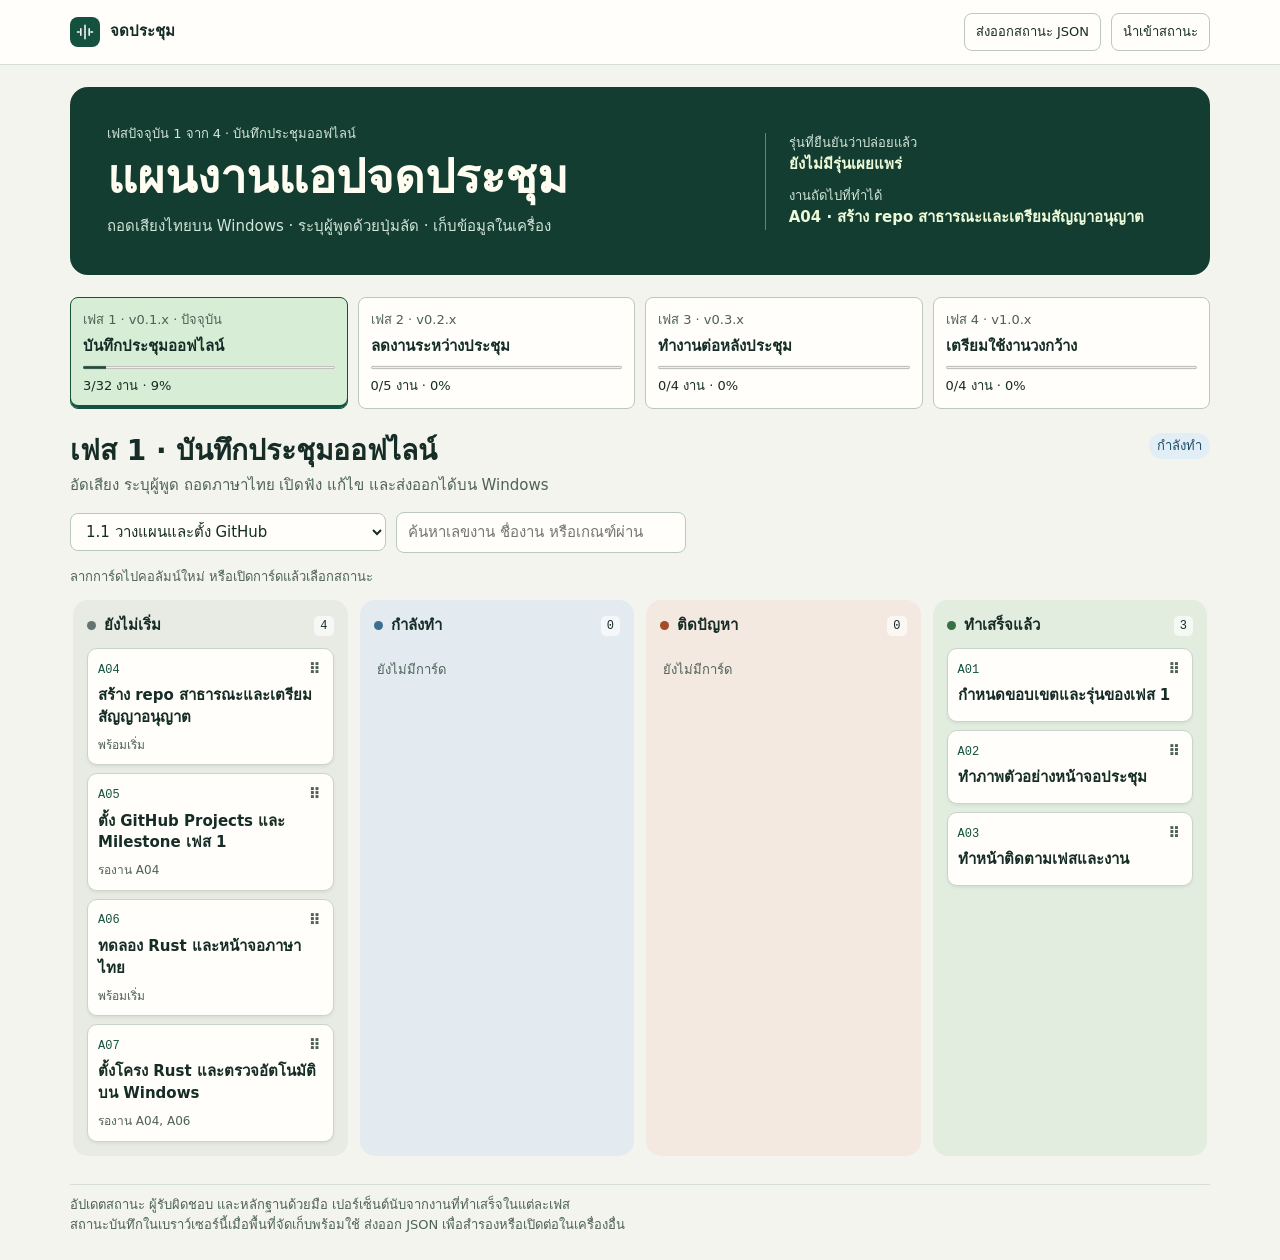
==== project-tracker.html @ 8a48c697 "Initialize meeting notes project" ====
<!doctype html>
<html lang="th">
<head>
<meta charset="utf-8">
<meta name="viewport" content="width=device-width, initial-scale=1">
<title>แผนงานแอปจดประชุม</title>
<style>
  :root {
    color-scheme: light;
    --page: #f3f4ee;
    --paper: #fffefa;
    --ink: #162c26;
    --muted: #4d6158;
    --line: #d5ded4;
    --green: #14513e;
    --mint: #d8edd6;
    --warning: #843927;
    font: 15px/1.55 "Leelawadee UI", Tahoma, system-ui, sans-serif;
    color: var(--ink);
    background: var(--page);
  }
  * { box-sizing: border-box; }
  body { margin: 0; }
  button, input, select, textarea { font: inherit; }
  button, select, summary { cursor: pointer; }
  button, select, input, textarea { color: inherit; }
  button, select, input, textarea {
    border: 1px solid #b9c9be;
    border-radius: 8px;
    padding: 8px 11px;
    background: var(--paper);
  }
  button:hover { border-color: var(--green); }
  button:focus-visible, summary:focus-visible, a:focus-visible,
  select:focus-visible, input:focus-visible, textarea:focus-visible {
    outline: 3px solid #278063;
    outline-offset: 3px;
  }
  a { color: var(--green); text-underline-offset: 3px; }
  h1, h2, h3, p { margin: 0; }
  h1 { font-size: clamp(27px, 5vw, 47px); line-height: 1.23; }
  h2 { font-size: clamp(21px, 3vw, 28px); line-height: 1.3; }
  h3 { font-size: 17px; }
  .wrap { width: min(1140px, 100% - 42px); margin-inline: auto; }
  .masthead { border-bottom: 1px solid var(--line); background: var(--paper); }
  .topbar, .actions, .tools, .phase-head, .task-head {
    display: flex; align-items: center; gap: 10px; flex-wrap: wrap;
  }
  .topbar { justify-content: space-between; padding-block: 13px; }
  .brand { display: flex; align-items: center; gap: 10px; font-weight: 700; }
  .brand-mark { width: 30px; height: 30px; background: var(--green); color: white; border-radius: 8px; display: grid; place-items: center; }
  .brand-mark svg { width: 20px; height: 20px; }
  .actions button, .tools button, .tools a { font-size: 13px; }
  .hero {
    margin-block: 22px; border-radius: 18px; padding: clamp(19px, 4vw, 37px);
    background: #143d31; color: #fffdf1; display: grid;
    grid-template-columns: minmax(0, 1.55fr) minmax(0, 1fr); gap: 25px; align-items: center;
  }
  .hero .muted { color: #d3e5d9; }
  .hero h1 { margin: 4px 0 9px; }
  .hero-side { border-left: 1px solid #688377; padding-left: 23px; display: grid; gap: 10px; }
  .hero-side span { display: block; }
  .hero-side strong { display: block; color: #edfad9; overflow-wrap: anywhere; }
  .small { font-size: 13px; }
  .muted { color: var(--muted); }
  .phase-nav { display: grid; grid-template-columns: repeat(4, minmax(0, 1fr)); gap: 10px; margin-bottom: 24px; }
  .phase-nav button { text-align: left; padding: 12px; display: grid; gap: 5px; }
  .phase-nav button[aria-pressed="true"] { border-color: var(--green); background: var(--mint); box-shadow: inset 0 -3px var(--green); }
  .phase-nav strong, .phase-nav span { display: block; }
  .phase-nav progress { width: 100%; height: 7px; }
  progress { accent-color: var(--green); }
  .phase-head, .section-head, .task-head, .tools { justify-content: space-between; }
  .phase-head { align-items: start; }
  .phase-head p { margin-top: 5px; }
  .pill { display: inline-flex; padding: 3px 8px; border-radius: 99px; background: #e8eee7; font-size: 13px; }
  .pill[data-tone="blocked"] { color: var(--warning); background: #f9e6df; }
  .pill[data-tone="done"] { color: #154e28; background: #d7efd7; }
  .pill[data-tone="active"] { color: #1d4c66; background: #e1eef6; }
  .legend { margin: 13px 0; gap: 7px; }
  .tools { margin: 14px 0; }
  .tools .actions { flex: 1 1 auto; }
  .tools select { max-width: 100%; }
  .tools input { width: min(100%, 290px); }
  .board-hint { margin-bottom: 10px; }
  .board {
    display: grid; grid-template-columns: repeat(4, minmax(0, 1fr));
    gap: 12px; overflow-x: auto; padding: 3px 3px 10px;
  }
  .lane { min-width: 0; background: #e8ebe3; border: 2px solid transparent; border-radius: 15px; padding: 12px; min-height: 230px; }
  .lane[data-lane="active"] { background: #e3ebf0; }
  .lane[data-lane="blocked"] { background: #f3e9e0; }
  .lane[data-lane="done"] { background: #e2eddf; }
  .lane.is-target { border-color: var(--green); }
  .lane-head { display: flex; align-items: center; gap: 8px; margin-bottom: 11px; }
  .lane-head h3 { font-size: 15px; margin-right: auto; }
  .lane-dot { width: 9px; height: 9px; border-radius: 50%; background: #637471; }
  [data-lane="active"] .lane-dot { background: #3b6f8f; }
  [data-lane="blocked"] .lane-dot { background: #a54b25; }
  [data-lane="done"] .lane-dot { background: #367043; }
  .lane-count { font: 12px ui-monospace, Consolas, monospace; padding: 3px 6px; border-radius: 5px; background: #ffffffa6; }
  .lane-stack { display: grid; gap: 8px; }
  .kanban-card {
    background: var(--paper); border: 1px solid #c9d5c9; border-radius: 10px;
    padding: 9px 10px 10px; box-shadow: 0 2px 3px #162c2610; cursor: grab;
  }
  .kanban-card.is-dragging { opacity: .5; cursor: grabbing; }
  .card-meta { display: flex; justify-content: space-between; gap: 6px; align-items: center; }
  .card-meta .task-id { margin: 0; }
  .grip { font-weight: 700; letter-spacing: 2px; color: var(--muted); user-select: none; }
  .open-card {
    display: block; text-align: start; font-weight: 700; line-height: 1.45;
    border: 0; border-radius: 3px; background: transparent; padding: 4px 0; width: 100%;
  }
  .open-card:hover { text-decoration: underline; }
  .card-foot { margin-top: 3px; color: var(--muted); font-size: 12px; overflow-wrap: anywhere; }
  .open-card, .lane-empty { overflow-wrap: anywhere; }
  .lane-empty { font-size: 13px; color: var(--muted); padding: 12px 3px; }
  dialog {
    width: min(620px, calc(100% - 28px)); padding: 0; border: 1px solid var(--line);
    border-radius: 15px; color: var(--ink); background: var(--paper);
    max-height: calc(100% - 32px);
  }
  dialog::backdrop { background: #102b22a6; }
  .dialog-head { display: flex; justify-content: space-between; align-items: center; gap: 10px; padding: 12px 14px; border-bottom: 1px solid var(--line); }
  .task { padding: 14px; }
  .task-head { align-items: start; }
  .task-title { flex: 1 1 230px; }
  .task-id { color: var(--green); font: 12px ui-monospace, Consolas, monospace; display: block; margin-bottom: 3px; }
  .task p { margin-top: 7px; }
  .criterion { border-left: 3px solid #8eae9b; padding-left: 9px; }
  .dependencies a { margin-inline: 3px 5px; white-space: nowrap; }
  .task .fields { margin-top: 10px; }
  .fields { display: grid; grid-template-columns: 1fr 1fr; gap: 8px 12px; padding-top: 5px; }
  .fields label { display: grid; gap: 4px; font-size: 13px; }
  .fields .wide { grid-column: 1 / -1; }
  .fields input, .fields textarea { width: 100%; min-width: 0; }
  .fields textarea { resize: vertical; }
  .save-message { margin-top: 8px; overflow-wrap: anywhere; }
  .foot { margin-block: 18px 25px; padding-top: 10px; border-top: 1px solid var(--line); }
  [hidden] { display: none !important; }
  @media (max-width: 720px) {
    .phase-nav { grid-template-columns: repeat(2, minmax(0, 1fr)); }
    .board { grid-template-columns: repeat(4, minmax(205px, 1fr)); }
    .hero { grid-template-columns: 1fr; gap: 13px; }
    .hero-side { border-left: 0; border-top: 1px solid #688377; padding: 12px 0 0; }
  }
  @media (max-width: 425px) {
    .wrap { width: calc(100% - 24px); }
    .fields { grid-template-columns: 1fr; }
    .tools input { width: 100%; }
  }
</style>
</head>
<body>
<header class="masthead">
  <div class="wrap topbar">
    <div class="brand">
      <span class="brand-mark" aria-hidden="true"><svg viewBox="0 0 24 24" fill="none" stroke="currentColor" stroke-width="1.8" stroke-linecap="round"><path d="M3 12h2m2-4v8m5-12v16m5-12v8m2-4h2"/></svg></span>
      จดประชุม
    </div>
    <div class="actions">
      <button type="button" id="export">ส่งออกสถานะ JSON</button>
      <button type="button" id="import">นำเข้าสถานะ</button>
      <input type="file" id="import-file" accept=".json,application/json" hidden>
    </div>
  </div>
</header>
<main class="wrap">
  <section class="hero" aria-labelledby="title">
    <div>
      <p class="small muted" id="current-phase"></p>
      <h1 id="title">แผนงานแอปจดประชุม</h1>
      <p class="muted">ถอดเสียงไทยบน Windows · ระบุผู้พูดด้วยปุ่มลัด · เก็บข้อมูลในเครื่อง</p>
    </div>
    <div class="hero-side">
      <div><span class="small muted">รุ่นที่ยืนยันว่าปล่อยแล้ว</span><strong id="released"></strong></div>
      <div><span class="small muted">งานถัดไปที่ทำได้</span><strong id="next-task"></strong></div>
    </div>
  </section>
  <nav class="phase-nav" id="phase-nav" aria-label="เลือกเฟส"></nav>
  <section aria-labelledby="phase-title">
    <header class="phase-head">
      <div><h2 id="phase-title"></h2><p class="muted" id="phase-description"></p></div>
      <span id="phase-status" class="pill"></span>
    </header>
    <div class="tools">
      <div class="actions">
        <select id="group-filter" aria-label="เลือกช่วงงาน"></select>
        <input type="search" id="search" aria-label="ค้นหางาน" placeholder="ค้นหาเลขงาน ชื่องาน หรือเกณฑ์ผ่าน">
      </div>
    </div>
    <p class="board-hint small muted">ลากการ์ดไปคอลัมน์ใหม่ หรือเปิดการ์ดแล้วเลือกสถานะ</p>
    <div class="board" id="board" aria-label="บอร์ดสถานะงาน"></div>
    <dialog id="task-dialog" aria-labelledby="task-title">
      <div class="dialog-head"><strong>รายละเอียดงาน</strong><form method="dialog"><button>ปิด</button></form></div>
      <div id="task-detail"></div>
    </dialog>
  </section>
  <footer class="foot small muted">
    <p>อัปเดตสถานะ ผู้รับผิดชอบ และหลักฐานด้วยมือ เปอร์เซ็นต์นับจากงานที่ทำเสร็จในแต่ละเฟส</p>
    <p>สถานะบันทึกในเบราว์เซอร์นี้เมื่อพื้นที่จัดเก็บพร้อมใช้ ส่งออก JSON เพื่อสำรองหรือเปิดต่อในเครื่องอื่น</p>
    <p class="save-message" id="save-message" role="status"></p>
  </footer>
</main>
<script>
  "use strict";
  const roadmap = [
    [1, "บันทึกประชุมออฟไลน์", "v0.1.x", "อัดเสียง ระบุผู้พูด ถอดภาษาไทย เปิดฟัง แก้ไข และส่งออกได้บน Windows", [
      ["1.1 วางแผนและตั้ง GitHub", [
        ["A01", "กำหนดขอบเขตและรุ่นของเฟส 1", "", "กำหนดจุดเริ่มและจบของแอป รวมถึงลำดับ alpha, beta และรุ่นแรก", "มีข้อตกลงเบื้องต้นว่าใช้ Windows ไมค์เดียว ระบุผู้พูดเอง และถอดเสียงแบบออฟไลน์"],
        ["A02", "ทำภาพตัวอย่างหน้าจอประชุม", "A01", "แสดงชื่อผู้พูด ปุ่มลัด สถานะบันทึก และข้อความตามเวลา", "มี HTML ตัวอย่างที่กดสลับผู้พูดได้", "preview/meeting-notes.html"],
        ["A03", "ทำหน้าติดตามเฟสและงาน", "A01", "จัดหมวดงานและระบุสถานะ เงื่อนไขก่อนเริ่ม และเกณฑ์ผ่าน", "มีไฟล์ HTML ติดตามงานพร้อมส่งออกและนำเข้าสถานะ", "project-tracker.html"],
        ["A04", "สร้าง repo สาธารณะและเตรียมสัญญาอนุญาต", "A01", "เพิ่ม README, LICENSE, CONTRIBUTING, .gitignore และคำเตือนเรื่องไฟล์ประชุมตัวจริง", "มี repo เปิดอ่านได้และตรวจว่าไม่มีไฟล์ประชุมจริง ฐานข้อมูล หรือคีย์อยู่ใน Git"],
        ["A05", "ตั้ง GitHub Projects และ Milestone เฟส 1", "A04", "สร้างมุมมองงานในเฟส บอร์ดสถานะ และ Issues ย่อยพร้อมเกณฑ์ผ่าน", "หน้า README พาไปถึงบอร์ดและ Milestone ได้ และ Issue ระบุเงื่อนไขหลักของงาน"],
        ["A06", "ทดลอง Rust และหน้าจอภาษาไทย", "A01", "ลองแสดงอักษรไทย วรรณยุกต์ การพิมพ์ การแปะ และปุ่มลัดใน UI ที่เลือก", "มีผลทดสอบบน Windows และระบุไลบรารี UI พร้อมเหตุผลที่เลือก"],
        ["A07", "ตั้งโครง Rust และตรวจอัตโนมัติบน Windows", "A04 A06", "ตรึงเครื่องมือและไลบรารี บันทึกคำสั่ง build แล้วตั้งให้ CI ตรวจ format, lint, test และ build", "เครื่องใหม่ build ตามคู่มือได้และมีผล CI ของ PR บน Windows"]
      ]],
      ["1.2 อัดเสียงและระบุผู้พูด · Alpha 1", [
        ["B01", "เลือกและทดสอบไมค์", "A07", "แสดงไมค์ที่ใช้ได้ ค่าเริ่มต้น ระดับสัญญาณ และข้อความเมื่อระบบปฏิเสธสิทธิ์", "เลือกไมค์ ทดสอบก่อนอัด และได้รับคำแนะนำเมื่อไมค์ใช้ไม่ได้"],
        ["B02", "เริ่ม หยุด และเขียนเสียงลงดิสก์", "B01", "แยกการรับเสียงจาก UI และเขียน WAV ต่อเนื่อง จำกัดขนาดบัฟเฟอร์เสียง", "อัดและเปิดฟังไฟล์ 60 นาทีได้ และ UI ยังตอบสนอง"],
        ["B03", "สร้างโครงจัดเก็บการประชุมใน SQLite", "A07", "ให้แต่ละการประชุมมีรหัส โฟลเดอร์เสียง รายชื่อผู้พูด และ schema version", "เปิดบันทึกเดิมได้หลังปิดแอป และมีวิธีอัปเกรด schema ที่ทดสอบได้"],
        ["B04", "สร้างรายชื่อและปุ่มลัดระบุคนพูด", "B02 B03", "เริ่มจากไม่ทราบผู้พูด กด 1–3 หรือคลิกชื่อเพื่อบันทึกจุดเปลี่ยนบนเวลาเสียงจริง", "สลับชื่อได้โดยเสียงอัดต่อ ปุ่มซ้ำไม่สร้างจุดเปลี่ยนซ้ำ และพิมพ์ตัวเลขในช่องกรอกได้"],
        ["B05", "แสดงสถานะการอัดและเวลา", "B04", "แสดงไมค์ที่ใช้ เวลาบันทึก คนที่ถูกระบุ และช่วงสัญญาณขาดหาย", "ผู้ใช้แยกได้ทันทีว่าอยู่ระหว่างอัด จบแล้ว หรือมีปัญหา"],
        ["B06", "รับมือไมค์หลุด ดิสก์เต็ม และอัดไม่ทัน", "B02 B03", "บันทึกสาเหตุและเวลาเมื่อเสียงขาด หยุดอย่างปลอดภัยเมื่อเขียนต่อไม่ได้", "ทดสอบติดขัดแต่ละกรณีแล้วแอปแจ้งเหตุและเปิดส่วนที่บันทึกเสร็จได้"],
        ["B07", "เปิดฟังการประชุมและทดสอบเวลา", "B04 B06", "เปิดเสียงที่อัดและเลื่อนไปยังจุดเปลี่ยนคนที่บันทึกไว้", "จุดเปลี่ยนช่วงต้น กลาง และท้ายไฟล์ 60 นาทีตรงกับเกณฑ์เวลาที่บันทึกไว้ในผลทดสอบ"],
        ["B08", "ปล่อย ZIP ทดสอบ Alpha 1", "A05 B05 B07", "สร้าง Windows x64 ZIP พร้อมวิธีเปิดและรายการสิ่งที่อยากให้เพื่อนลอง", "ดาวน์โหลด pre-release จาก GitHub แล้วเปิดได้บนเครื่องทดสอบที่ไม่ได้ลง Rust"]
      ]],
      ["1.3 ถอดภาษาไทยบนเครื่อง · Alpha 2", [
        ["C01", "ผูก whisper.cpp กับงานถอดเบื้องหลัง", "A07", "ประเมินวิธีเชื่อม Rust กับเอนจินและตรึงรุ่นที่ build ได้บน Windows", "build บนเครื่องเป้าหมายและถอด WAV ภาษาไทยตัวอย่างได้"],
        ["C02", "เลือกไฟล์โมเดลและตรวจความพร้อม", "C01", "เริ่มจาก Whisper small หลายภาษา รองรับเลือกโมเดลที่เตรียมไว้ในเครื่องและแจ้งเมื่อไฟล์เปิดไม่ได้", "เมื่อปิดเน็ต แอปใช้ไฟล์ที่เตรียมไว้ได้ และไฟล์ผิดชนิดมีข้อความที่ผู้ใช้แก้ตามได้"],
        ["C03", "จัดคิวงานถอดและบันทึกความคืบหน้า", "B02 B03 C02", "แยกคิวจากการอัด จัดการสถานะรอ กำลังถอด เสร็จ และผิดพลาด", "ถอดอยู่ขณะอัดได้ หยุดอัดแล้วทำต่อได้ และงานค้างเปิดกลับมาลองใหม่ได้โดยไม่เกิดช่วงซ้ำ"],
        ["C04", "ผูกเวลาและป้ายผู้พูดกับข้อความ", "B04 C03", "แปลงเวลาในผลถอดให้ตรงกับไฟล์เสียงและกำหนดวิธีจัดการประโยคที่คร่อมจุดเปลี่ยน", "ทดสอบช่วงที่กดเปลี่ยนเร็ว กดช้า และไม่มีป้ายผู้พูด โดยฟังเทียบกับเสียง"],
        ["C05", "ประเมินคุณภาพและความเร็วภาษาไทย", "C04", "ใช้เสียงตัวอย่างที่อนุญาตให้ใช้ เทียบระยะเวลาถอด ชื่อคน ศัพท์ และไทยสลับอังกฤษ", "มีผลวัดที่ระบุเครื่อง รุ่นโมเดล ตัวตั้งค่า และกรณีที่อ่านผิด พร้อมค่าแนะนำสำหรับรุ่นแรก"],
        ["C06", "ปล่อย Alpha 2 สำหรับลองถอดออฟไลน์", "B08 C05", "เพิ่มคู่มือเตรียมโมเดลและข้อจำกัดด้านความเร็ว", "ดาวน์โหลด ZIP จาก pre-release และลองอัดพร้อมถอดในโหมดออฟไลน์ได้"]
      ]],
      ["1.4 ตรวจทาน ส่งออก และติดตั้ง · Beta 1", [
        ["D01", "เปิดรายการประชุมย้อนหลัง", "B03 C04", "เรียงตามเวลา แสดงชื่อและสถานะของแต่ละการประชุม เปิดจากข้อมูลในเครื่อง", "ปิดแล้วเปิดใหม่และเข้าถึงไฟล์ย้อนหลังได้ หากเสียงหายมีข้อความอธิบาย"],
        ["D02", "คลิกเวลาเพื่อฟังเสียงและเลื่อนตำแหน่ง", "D01 B07", "เชื่อมช่วงข้อความกับตำแหน่งเล่นและแสดงสถานะเล่นหรือหยุด", "คลิกแถวช่วงต้นและท้ายแล้วเปิดตรงช่วงที่เลือก"],
        ["D03", "แก้ข้อความและป้ายผู้พูด", "D02", "แก้ชื่อผู้พูดของช่วง เปลี่ยนจุดแบ่ง และเก็บผลแก้แยกจากผลถอดเดิม", "เปิดใหม่แล้วผลแก้ยังอยู่ และถอดซ้ำไม่เขียนทับงานที่แก้"],
        ["D04", "ส่งออก TXT และ JSON", "D03", "ระบุช่วงเวลา ผู้พูด และข้อความฉบับล่าสุด ใช้ UTF-8 และกำหนดเวอร์ชัน JSON", "ส่งออกภาษาไทยไม่เพี้ยนและผลทั้งสองรูปแบบตรงกับหน้าตรวจทาน"],
        ["D05", "กู้การประชุมที่จบไม่สมบูรณ์", "B06 D01", "ทดสอบบังคับปิดกลางการอัดและงานถอด ระบุช่วงข้อมูลที่เขียนเสร็จแล้ว", "เปิดใหม่แล้วกู้หรือเปิดเสียงส่วนที่ลงดิสก์ได้ พร้อมแจ้งช่วงที่ไม่สมบูรณ์"],
        ["D06", "สร้างตัวติดตั้ง Windows x64", "D04", "แพ็กตัวแอปและส่วนประกอบที่ต้องใช้ จัดการตำแหน่งข้อมูลนอกโฟลเดอร์ติดตั้ง และใส่สิทธิ์ไลบรารีที่แจก", "ติดตั้งและถอนบน Windows ที่ไม่มี Rust ได้ และไฟล์ประชุมยังอยู่เมื่ออัปเดต"],
        ["D07", "ปล่อย Beta 1 ให้เพื่อนทดลอง", "C06 D05 D06", "ทำคู่มือภาษาไทยสำหรับติดตั้ง เตรียมโมเดล ใช้งาน และแจ้งปัญหา", "ผู้ทดสอบอย่างน้อยหนึ่งคนทำครบตั้งแต่ดาวน์โหลดจนถึงส่งออก และบันทึกผลไว้ใน Issue"]
      ]],
      ["1.5 ตรวจรับและปล่อย v0.1.0", [
        ["E01", "ตรวจรับแบบตัดอินเทอร์เน็ตบน Windows", "D07", "ทดสอบติดตั้ง เปิดแอป ใช้โมเดลที่เตรียมไว้ อัด สลับผู้พูด แก้ข้อความ และส่งออก", "บันทึกผลเครื่องและรุ่น Windows ที่ทดสอบ พร้อมผลการอัด 60 นาที"],
        ["E02", "ตรวจการกู้คืนและอัปเดตจาก Beta", "D07", "ทดสอบไมค์หลุด พื้นที่เต็ม ปิดกลางทาง และอัปเดตเมื่อมีไฟล์ประชุมเดิม", "ข้อผิดพลาดที่ทำให้ไฟล์หายโดยไม่แจ้งถูกแก้แล้ว และข้อมูลเดิมเปิดได้หลังอัปเดต"],
        ["E03", "ตรวจแพ็กเกจ สัญญาอนุญาต และไฟล์ใน Git", "D06", "ตรวจลิขสิทธิ์โค้ด ไลบรารีและโมเดล ไฟล์ตัวอย่าง ขนาดแพ็กเกจ และ checksum", "รายการสิทธิ์และ SHA-256 พร้อมเผยแพร่ และไม่มีไฟล์ประชุมจริงในแพ็กเกจหรือ repo"],
        ["E04", "เผยแพร่รุ่น v0.1.0 และปิด Milestone", "E01 E02 E03", "สร้าง tag และ Release พร้อมตัวติดตั้ง คู่มือออฟไลน์ และข้อจำกัดที่พบจริง", "หน้า Release มีลิงก์ดาวน์โหลดที่ลองแล้ว README ชี้ไปยังรุ่นนี้ และบันทึกผลตรวจรับครบ"]
      ]]
    ]],
    [2, "ลดงานระหว่างประชุม", "v0.2.x", "ลดเวลารอและช่วยระบุจุดเปลี่ยนผู้พูด พร้อมให้ผู้ใช้ตรวจและแก้ได้", [
      ["2.1 ความเร็วและคำศัพท์", [
        ["F01", "เก็บผลใช้งานจริงจากเฟส 1", "E04", "จัดลำดับจากความเร็ว คำถอดผิด และการกดสลับคน", "มีปัญหาที่จะทำในเฟส 2 พร้อมตัวอย่างและเกณฑ์วัดที่ตกลงแล้ว"],
        ["F02", "ลดเวลารอข้อความบนเครื่องเป้าหมาย", "F01", "เทียบขนาดช่วงเสียง โมเดล และการตั้งค่า CPU กับข้อมูลเดิม", "วัดการหน่วงและคุณภาพก่อนกับหลัง และเผยผลประกอบการเลือกรุ่น"],
        ["F03", "รองรับรายชื่อและคำศัพท์เฉพาะ", "F01", "ให้แก้รายการคำทดสอบโดยเก็บไว้ในเครื่อง", "เทียบชื่อคนและศัพท์ก่อนและหลัง พร้อมตรวจว่าประโยคทั่วไปยังถอดได้"],
        ["F04", "เสนอจุดเปลี่ยนผู้พูดในเครื่อง", "F01", "ประเมินเอนจินที่ใช้ได้ออฟไลน์และแสดงเป็นข้อเสนอพร้อมเวลา", "มีผลเทียบเสียงไทยที่พูดแทรกและเปลี่ยนผู้พูดเร็ว ผู้ใช้กดยืนยันหรือปฏิเสธได้"],
        ["F05", "ตรวจและปล่อยรุ่น v0.2.0", "F02 F03 F04", "ตรวจการถอดออฟไลน์และเปิดการประชุมจากเฟส 1", "ตรวจรับครบและมี Release Windows พร้อมบันทึกการเปลี่ยนแปลง"]
      ]]
    ]],
    [3, "ทำงานต่อหลังประชุม", "v0.3.x", "ค้นข้ามการประชุม ดึงมติและงาน และกระโดดกลับไปยังเสียงต้นทาง", [
      ["3.1 ค้นและทำบันทึกต่อ", [
        ["G01", "ค้นชื่อและข้อความภาษาไทยข้ามประชุม", "F05", "ออกแบบวิธีค้นคำไทยและการข้ามไปยังช่วงข้อความ", "ค้นจากตัวอย่างภาษาไทยได้และกดไปยังเสียงช่วงที่ตรงกัน"],
        ["G02", "บันทึกมติและงานพร้อมเวลาอ้างอิง", "G01", "เพิ่มรายการแก้ไขได้ เชื่อมกลับผู้พูดและช่วงต้นทาง", "มีมติหรืองานพร้อมลิงก์กลับไปฟังที่ตรวจได้"],
        ["G03", "ทดลองช่วยสรุปในเครื่อง", "G02", "ประเมินวิธีบนเครื่องและให้ผู้ใช้ตรวจข้อเสนอทีละรายการ", "วัดการแต่งข้อมูลและตรวจว่าข้อเสนออ้างถึงช่วงต้นทางได้"],
        ["G04", "ตรวจและปล่อยรุ่น v0.3.0", "G03", "ตรวจการเปิดข้อมูลรุ่นก่อน การค้น และผลลัพธ์ที่ส่งออก", "ตรวจรับครบและมี Release Windows พร้อมคู่มือ"]
      ]]
    ]],
    [4, "เตรียมใช้งานวงกว้าง", "v1.0.x", "ให้ติดตั้ง อัปเดต สำรอง และกู้ข้อมูลได้ตามคู่มือ", [
      ["4.1 ความพร้อมของรุ่น 1.0", [
        ["H01", "ตรวจตัวติดตั้งและขั้นตอนอัปเดต", "G04", "กำหนด Windows ที่รองรับและทดสอบการอัปเดตจากรุ่นก่อน", "มีผลทดสอบติดตั้งใหม่ อัปเดต และถอนโปรแกรมโดยจัดการข้อมูลตามที่แจ้งไว้"],
        ["H02", "สำรองและกู้ข้อมูลทั้งการประชุม", "G04", "เตรียมวิธีสำรองไฟล์เสียง ฐานข้อมูล และค่าที่ต้องใช้", "กู้บนเครื่องอื่นได้ครบพร้อมตรวจตำแหน่งเสียงและข้อความ"],
        ["H03", "ปรับคู่มือ การเข้าถึง และรายการรุ่นที่รองรับ", "H01 H02", "ทดสอบคีย์บอร์ด ขนาดหน้าจอ ภาษาไทย และขั้นตอนรายงานปัญหา", "ผู้ทดสอบทำงานหลักและแจ้งปัญหาได้จากคู่มือ"],
        ["H04", "ตรวจและปล่อยรุ่น v1.0.0", "H03", "ทบทวนบั๊กขวางรุ่น แพ็กเกจ และวิธีย้อนกลับ", "ตรวจรับครบ มี Release และอัปเดต README กับ Milestone"]
      ]]
    ]]
  ];

  const statuses = {
    todo: ["ยังไม่เริ่ม", ""],
    active: ["กำลังทำ", "active"],
    review: ["รอตรวจ", "active"],
    blocked: ["ติดปัญหา", "blocked"],
    done: ["เสร็จ", "done"]
  };
  const releases = [
    ["B08", "v0.1.0-alpha.1"], ["C06", "v0.1.0-alpha.2"],
    ["D07", "v0.1.0-beta.1"], ["E04", "v0.1.0"],
    ["F05", "v0.2.0"], ["G04", "v0.3.0"], ["H04", "v1.0.0"]
  ];
  const byId = id => document.getElementById(id);
  const storeKey = "meeting-notes-project-tracker.v1";
  const phases = roadmap.map(([number, title, version, description, groups]) => ({
    number, title, version, description,
    groups: groups.map(([name, entries], index) => ({
      id: `phase-${number}-group-${index}`, name,
      tasks: entries.map(([id, title, dependencies, description, criterion, artifact]) => ({
        id, title, dependencies: dependencies.split(" ").filter(Boolean),
        description, criterion, artifact, phase: number
      }))
    }))
  }));
  for (const phase of phases) phase.tasks = phase.groups.flatMap(group => group.tasks);
  const tasks = new Map(phases.flatMap(phase => phase.tasks).map(task => [task.id, task]));
  const initial = {
    A01: { status: "done", note: "กำหนดขอบเขตและแผนรุ่นเบื้องต้นแล้ว" },
    A02: { status: "done", note: "มีหน้าจอตัวอย่างและตรวจไวยากรณ์สคริปต์แล้ว" },
    A03: { status: "done", note: "มีไฟล์แผนงานฉบับนี้" }
  };
  const fallback = { status: "todo", owner: "", link: "", note: "", updated: "" };
  let state = load();
  let selectedPhase = phases.find(phase => phase.tasks.some(task => get(task.id).status !== "done"))?.number ?? 1;
  let activeCard;
  let draggedCard;
  const lanes = [["todo", "ยังไม่เริ่ม"], ["active", "กำลังทำ"], ["blocked", "ติดปัญหา"], ["done", "ทำเสร็จแล้ว"]];

  function clean(data) {
    if (!data || data.version !== 1 || !data.tasks || typeof data.tasks !== "object" || Array.isArray(data.tasks)) {
      throw new Error("รูปแบบไฟล์สถานะไม่ตรงกับแผนงานนี้");
    }
    const result = {};
    for (const [id, item] of Object.entries(data.tasks)) {
      if (!tasks.has(id)) continue;
      if (!item || typeof item !== "object" || !Object.hasOwn(statuses, item.status)) {
        throw new Error(`สถานะของงาน ${id} ใช้ไม่ได้`);
      }
      result[id] = { status: item.status };
      for (const [field, limit] of Object.entries({ owner: 100, link: 500, note: 1200, updated: 40 })) {
        result[id][field] = typeof item[field] === "string" ? item[field].slice(0, limit) : "";
      }
    }
    if (!Object.keys(result).length) throw new Error("ไฟล์นี้ไม่มีรหัสงานที่ตรงกับแผนงาน");
    return result;
  }

  function load() {
    try {
      const saved = localStorage.getItem(storeKey);
      return saved ? clean(JSON.parse(saved)) : {};
    } catch {
      byId("save-message").textContent = "เปิดสถานะเดิมไม่ได้ กำลังแสดงข้อมูลเริ่มต้น";
      return {};
    }
  }

  function persist(message) {
    try {
      localStorage.setItem(storeKey, JSON.stringify({ version: 1, tasks: state }));
      byId("save-message").textContent = message;
    } catch {
      byId("save-message").textContent = "เบราว์เซอร์บันทึกสถานะไม่ได้ การแก้ไขยังอยู่ในหน้านี้ ให้ส่งออก JSON ก่อนปิด";
    }
  }

  function get(id) {
    return { ...fallback, ...initial[id], ...state[id] };
  }

  function unmet(task) {
    return task.dependencies.filter(id => get(id).status !== "done");
  }

  function counts(phase) {
    const result = { todo: 0, active: 0, review: 0, blocked: 0, done: 0 };
    for (const task of phase.tasks) result[get(task.id).status]++;
    return result;
  }

  function escaped(value) {
    return String(value).replace(/[&<>"']/g, char => ({
      "&": "&amp;", "<": "&lt;", ">": "&gt;", '"': "&quot;", "'": "&#39;"
    })[char]);
  }

  function evidenceLink(value) {
    try {
      const url = new URL(value);
      return url.protocol === "https:" ? url.href : "";
    } catch {
      return "";
    }
  }

  function options(selection) {
    return Object.entries(statuses).map(([key, [name]]) =>
      `<option value="${key}" ${key === selection ? "selected" : ""}>${name}</option>`
    ).join("");
  }

  function dateText(value) {
    const date = new Date(value);
    return Number.isNaN(date.valueOf()) ? "" : `แก้ไขล่าสุด ${new Intl.DateTimeFormat("th-TH", {
      dateStyle: "medium", timeStyle: "short"
    }).format(date)}`;
  }

  function taskMarkup(task) {
    const item = get(task.id);
    const waiting = unmet(task);
    const link = evidenceLink(item.link);
    const related = task.dependencies.map(id =>
      `<a href="#task-${id}" data-jump="${id}" aria-label="${id} ${escaped(tasks.get(id).title)}">${id}</a>`
    ).join("");
    return `<article class="task" id="task-${task.id}" data-task="${task.id}">
      <div class="task-head">
        <div class="task-title"><span class="task-id">${task.id}</span><h3 id="task-title">${task.title}</h3></div>
        <label>ย้ายสถานะ <select data-field="status" aria-label="เปลี่ยนสถานะ ${task.id}">${options(item.status)}</select></label>
      </div>
      <p>${task.description}</p>
      <p class="criterion"><strong>เกณฑ์ผ่าน</strong> ${task.criterion}</p>
      ${related ? `<p class="small dependencies"><strong>งานก่อนหน้า</strong> ${related}
        ${waiting.length ? `<span class="pill" data-tone="blocked">ยังรอ ${waiting.join(", ")}</span>` : ""}</p>` : ""}
      ${task.artifact ? `<p class="small"><a href="${task.artifact}">เปิดไฟล์งาน</a></p>` : ""}
        <div class="fields">
          <label>ผู้รับผิดชอบ<input data-field="owner" maxlength="100" value="${escaped(item.owner)}"></label>
          <label>ลิงก์ Issue, PR หรือผลทดสอบ<input type="url" data-field="link" maxlength="500" placeholder="https://…" value="${escaped(item.link)}"></label>
          <label class="wide">บันทึกผลทดสอบหรือปัญหาที่ติดอยู่<textarea data-field="note" rows="2" maxlength="1200">${escaped(item.note)}</textarea></label>
        </div>
        <p class="small"><a class="evidence" href="${escaped(link)}" target="_blank" rel="noopener noreferrer" ${link ? "" : "hidden"}>เปิดหลักฐาน</a>
          <span class="muted updated">${dateText(item.updated)}</span></p>
    </article>`;
  }

  function renderOverview() {
    const current = phases.find(phase => phase.tasks.some(task => get(task.id).status !== "done"));
    const next = current?.tasks.find(task => get(task.id).status === "active" && !unmet(task).length)
      ?? current?.tasks.find(task => get(task.id).status === "review" && !unmet(task).length)
      ?? current?.tasks.find(task => get(task.id).status === "todo" && !unmet(task).length);
    byId("current-phase").textContent = current ? `เฟสปัจจุบัน ${current.number} จาก ${phases.length} · ${current.title}` : "ครบทุกเฟสตามแผน";
    byId("released").textContent = releases.findLast(([id]) => get(id).status === "done")?.[1] ?? "ยังไม่มีรุ่นเผยแพร่";
    byId("next-task").textContent = next ? `${next.id} · ${next.title}` : current ? "ตรวจงานที่ติดปัญหาหรือรอเงื่อนไข" : "ครบทุกงานในแผน";
    byId("phase-nav").innerHTML = phases.map(phase => {
      const done = counts(phase).done;
      const total = phase.tasks.length;
      return `<button type="button" data-phase="${phase.number}" aria-pressed="${phase.number === selectedPhase}">
        <span class="small muted">เฟส ${phase.number} · ${phase.version}${phase === current ? " · ปัจจุบัน" : ""}</span>
        <strong>${phase.title}</strong>
        <progress value="${done}" max="${total}" aria-label="งานที่เสร็จในเฟส ${phase.number}"></progress>
        <span class="small">${done}/${total} งาน · ${Math.round(done / total * 100)}%</span>
      </button>`;
    }).join("");
    const phase = phases[selectedPhase - 1];
    const phaseCount = counts(phase);
    const summary = byId("phase-status");
    const phaseStatus = phaseCount.done === phase.tasks.length ? "done"
      : phaseCount.blocked ? "blocked" : phaseCount.done || phaseCount.active || phaseCount.review ? "active" : "todo";
    summary.textContent = phaseStatus === "blocked" ? "มีงานติดปัญหา" : statuses[phaseStatus][0];
    summary.dataset.tone = statuses[phaseStatus][1];
    byId("phase-title").textContent = `เฟส ${phase.number} · ${phase.title}`;
    byId("phase-description").textContent = phase.description;
  }

  function renderBoard() {
    const phase = phases[selectedPhase - 1];
    const groupId = byId("group-filter").value;
    const search = byId("search").value.trim().toLocaleLowerCase("th");
    const visible = phase.groups.filter(group => search || !groupId || group.id === groupId)
      .flatMap(group => group.tasks)
      .filter(task => !search || [task.id, task.title, task.description, task.criterion, get(task.id).owner]
        .join(" ").toLocaleLowerCase("th").includes(search));
    byId("board").innerHTML = lanes.map(([lane, name]) => {
      const cards = visible.filter(task => {
        const { status } = get(task.id);
        return status === lane || (status === "review" && lane === "active");
      });
      const markup = cards.map(task => {
        const item = get(task.id);
        const waiting = unmet(task);
        const detail = item.status === "review" ? "รอตรวจ"
          : item.owner ? item.owner
          : item.status === "todo" ? (waiting.length ? `รองาน ${waiting.join(", ")}` : "พร้อมเริ่ม") : "";
        return `<article class="kanban-card" data-card="${task.id}" draggable="true">
          <div class="card-meta"><span class="task-id">${task.id}</span><span class="grip" aria-hidden="true">⠿</span></div>
          <button class="open-card" type="button" data-open="${task.id}">${task.title}</button>
          ${detail ? `<p class="card-foot">${escaped(detail)}</p>` : ""}
        </article>`;
      }).join("");
      return `<section class="lane" data-lane="${lane}" aria-label="${name}">
        <div class="lane-head"><span class="lane-dot" aria-hidden="true"></span><h3>${name}</h3><span class="lane-count">${cards.length}</span></div>
        <div class="lane-stack">${markup || '<p class="lane-empty">ยังไม่มีการ์ด</p>'}</div>
      </section>`;
    }).join("");
  }

  function render() {
    renderOverview();
    renderBoard();
  }

  function setGroupFilter() {
    const groups = phases[selectedPhase - 1].groups;
    byId("group-filter").innerHTML = '<option value="">ทุกช่วงในเฟสนี้</option>' + groups.map(group =>
      `<option value="${group.id}">${group.name}</option>`
    ).join("");
    byId("group-filter").value = (groups.find(group => group.tasks.some(task => get(task.id).status !== "done")) ?? groups[0]).id;
  }

  function selectPhase(number) {
    selectedPhase = number;
    byId("search").value = "";
    setGroupFilter();
    render();
  }

  function openTask(id) {
    activeCard = id;
    byId("task-detail").innerHTML = taskMarkup(tasks.get(id));
    if (!byId("task-dialog").open) byId("task-dialog").showModal();
  }

  function moveTask(id, status) {
    const task = tasks.get(id);
    const current = get(id);
    if (current.status === status) return true;
    if (status === "done" && unmet(task).length &&
        !confirm(`งาน ${id} ยังรองานก่อนหน้า ต้องการย้ายไปทำเสร็จแล้วใช่ไหม?`)) return false;
    state[id] = { ...current, status, updated: new Date().toISOString() };
    render();
    persist(`ย้าย ${id} ไป ${statuses[status][0]} แล้ว`);
    return true;
  }

  byId("group-filter").addEventListener("change", () => {
    byId("search").value = "";
    renderBoard();
  });
  byId("search").addEventListener("input", renderBoard);
  byId("phase-nav").addEventListener("click", event => {
    const control = event.target.closest("[data-phase]");
    if (!control) return;
    selectPhase(Number(control.dataset.phase));
    byId("phase-nav").querySelector('[aria-pressed="true"]').focus();
  });
  const board = byId("board");
  board.addEventListener("click", event => {
    const control = event.target.closest("[data-open]");
    if (control) openTask(control.dataset.open);
  });
  board.addEventListener("dragstart", event => {
    const card = event.target.closest("[data-card]");
    if (!card) return;
    draggedCard = card.dataset.card;
    event.dataTransfer.setData("text/plain", draggedCard);
    event.dataTransfer.effectAllowed = "move";
    requestAnimationFrame(() => { if (draggedCard === card.dataset.card) card.classList.add("is-dragging"); });
  });
  board.addEventListener("dragover", event => {
    const lane = event.target.closest("[data-lane]");
    if (!lane || !draggedCard) return;
    event.preventDefault();
    event.dataTransfer.dropEffect = "move";
    board.querySelector(".is-target")?.classList.remove("is-target");
    lane.classList.add("is-target");
  });
  board.addEventListener("dragleave", event => {
    const lane = event.target.closest("[data-lane]");
    if (lane && (!event.relatedTarget || !lane.contains(event.relatedTarget))) lane.classList.remove("is-target");
  });
  function clearDrag() {
    draggedCard = undefined;
    board.querySelector(".is-target")?.classList.remove("is-target");
    board.querySelector(".is-dragging")?.classList.remove("is-dragging");
  }
  board.addEventListener("dragend", clearDrag);
  board.addEventListener("drop", event => {
    const lane = event.target.closest("[data-lane]");
    if (!lane || !draggedCard) return;
    event.preventDefault();
    const id = draggedCard;
    clearDrag();
    const status = get(id).status;
    if (status === "review" && lane.dataset.lane === "active") return;
    if (moveTask(id, lane.dataset.lane)) board.querySelector(`[data-open="${id}"]`)?.focus();
  });
  byId("task-dialog").addEventListener("close", () => {
    (board.querySelector(`[data-open="${activeCard}"]`) ?? byId("group-filter")).focus();
  });
  byId("task-detail").addEventListener("click", event => {
    const shortcut = event.target.closest("[data-jump]");
    if (!shortcut) return;
    event.preventDefault();
    const task = tasks.get(shortcut.dataset.jump);
    if (selectedPhase !== task.phase) selectPhase(task.phase);
    const group = phases[task.phase - 1].groups.find(group => group.tasks.includes(task));
    byId("group-filter").value = group.id;
    byId("search").value = "";
    renderBoard();
    openTask(task.id);
    byId("task-detail").querySelector("select").focus();
  });
  byId("task-detail").addEventListener("change", event => {
    const field = event.target.dataset.field;
    if (!field) return;
    const article = event.target.closest("[data-task]");
    const id = article.dataset.task;
    const current = get(id);
    const value = event.target.value.trim();
    if (field === "status") {
      if (!moveTask(id, value)) event.target.value = current.status;
      article.querySelector(".updated").textContent = dateText(get(id).updated);
      return;
    }
    state[id] = { ...current, [field]: value, updated: new Date().toISOString() };
    persist(`บันทึกสถานะงาน ${id} แล้ว`);
    const url = evidenceLink(state[id].link);
    const link = article.querySelector(".evidence");
    link.hidden = !url;
    link.href = url;
    article.querySelector(".updated").textContent = dateText(state[id].updated);
    if (field === "owner") renderBoard();
  });
  byId("export").addEventListener("click", () => {
    const snapshot = Object.fromEntries([...tasks.keys()].map(id => [id, get(id)]));
    const file = new Blob([JSON.stringify({ version: 1, tasks: snapshot }, null, 2)], { type: "application/json" });
    const url = URL.createObjectURL(file);
    const anchor = document.createElement("a");
    anchor.href = url;
    anchor.download = "meeting-notes-project-status.json";
    anchor.click();
    setTimeout(() => URL.revokeObjectURL(url), 1000);
  });
  byId("import").addEventListener("click", () => byId("import-file").click());
  byId("import-file").addEventListener("change", async event => {
    const file = event.target.files[0];
    if (!file) return;
    try {
      if (file.size > 1000000) throw new Error("ไฟล์สถานะใหญ่เกิน 1 MB");
      const imported = clean(JSON.parse(await file.text()));
      if (confirm(`ใช้สถานะจากไฟล์นี้แทนข้อมูลของ ${Object.keys(imported).length} งานในหน้านี้ใช่ไหม?`)) {
        state = { ...state, ...imported };
        persist("นำเข้าสถานะแล้ว");
        render();
      }
    } catch (error) {
      byId("save-message").textContent = error instanceof SyntaxError ? "ไฟล์ JSON อ่านไม่ได้" : error.message;
    } finally {
      event.target.value = "";
    }
  });
  setGroupFilter();
  render();
</script>
</body>
</html>
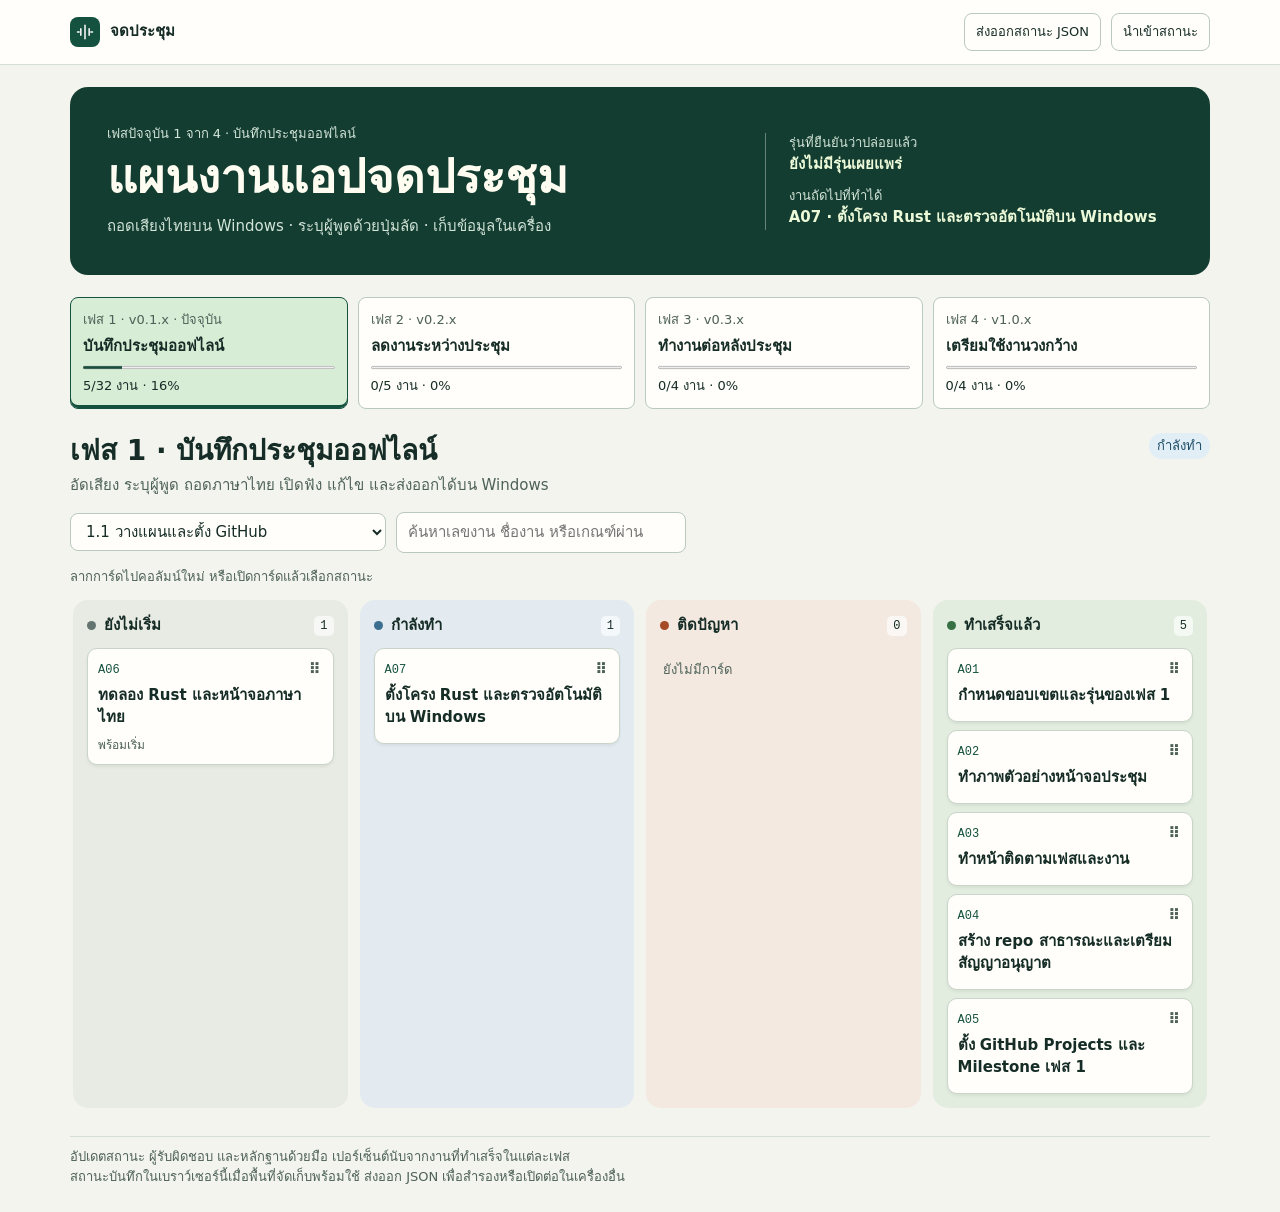
==== commit d1c122d8: "Start Phase 1 Rust core and Windows CI" ====
--- a/project-tracker.html
+++ b/project-tracker.html
@@ -213,7 +213,7 @@
         ["A04", "สร้าง repo สาธารณะและเตรียมสัญญาอนุญาต", "A01", "เพิ่ม README, LICENSE, CONTRIBUTING, .gitignore และคำเตือนเรื่องไฟล์ประชุมตัวจริง", "มี repo เปิดอ่านได้และตรวจว่าไม่มีไฟล์ประชุมจริง ฐานข้อมูล หรือคีย์อยู่ใน Git"],
         ["A05", "ตั้ง GitHub Projects และ Milestone เฟส 1", "A04", "สร้างมุมมองงานในเฟส บอร์ดสถานะ และ Issues ย่อยพร้อมเกณฑ์ผ่าน", "หน้า README พาไปถึงบอร์ดและ Milestone ได้ และ Issue ระบุเงื่อนไขหลักของงาน"],
         ["A06", "ทดลอง Rust และหน้าจอภาษาไทย", "A01", "ลองแสดงอักษรไทย วรรณยุกต์ การพิมพ์ การแปะ และปุ่มลัดใน UI ที่เลือก", "มีผลทดสอบบน Windows และระบุไลบรารี UI พร้อมเหตุผลที่เลือก"],
-        ["A07", "ตั้งโครง Rust และตรวจอัตโนมัติบน Windows", "A04 A06", "ตรึงเครื่องมือและไลบรารี บันทึกคำสั่ง build แล้วตั้งให้ CI ตรวจ format, lint, test และ build", "เครื่องใหม่ build ตามคู่มือได้และมีผล CI ของ PR บน Windows"]
+        ["A07", "ตั้งโครง Rust และตรวจอัตโนมัติบน Windows", "A04", "ตรึงเครื่องมือและไลบรารี บันทึกคำสั่ง build แล้วตั้งให้ CI ตรวจ format, lint, test และ build", "เครื่องใหม่ build ตามคู่มือได้และมีผล CI ของ PR บน Windows"]
       ]],
       ["1.2 อัดเสียงและระบุผู้พูด · Alpha 1", [
         ["B01", "เลือกและทดสอบไมค์", "A07", "แสดงไมค์ที่ใช้ได้ ค่าเริ่มต้น ระดับสัญญาณ และข้อความเมื่อระบบปฏิเสธสิทธิ์", "เลือกไมค์ ทดสอบก่อนอัด และได้รับคำแนะนำเมื่อไมค์ใช้ไม่ได้"],
@@ -305,7 +305,12 @@
   const initial = {
     A01: { status: "done", note: "กำหนดขอบเขตและแผนรุ่นเบื้องต้นแล้ว" },
     A02: { status: "done", note: "มีหน้าจอตัวอย่างและตรวจไวยากรณ์สคริปต์แล้ว" },
-    A03: { status: "done", note: "มีไฟล์แผนงานฉบับนี้" }
+    A03: { status: "done", note: "มีไฟล์แผนงานฉบับนี้" },
+    A04: { status: "done", note: "เปิด repo สาธารณะ เชื่อม origin/main และเผยแพร่ซอร์สเริ่มต้นพร้อม MIT แล้ว", link: "https://github.com/PhoorinNickphong/project-meeting/issues/4" },
+    A05: { status: "done", note: "เปิด Milestone เฟส 1 และนำ Issues ทั้ง 32 รายการเข้า GitHub Projects แล้ว", link: "https://github.com/users/PhoorinNickphong/projects/1" },
+    A06: { status: "todo", note: "ทำภาพแนวทางหน้าจอใหม่ 5 แบบให้เลือกก่อนเริ่มพัฒนาหน้าจอ", link: "https://github.com/PhoorinNickphong/project-meeting/issues/6" },
+    A07: { status: "active", note: "สร้างแพ็กเกจ Rust และ workflow สำหรับตรวจบน Windows แล้ว อยู่ระหว่างตรวจผล", link: "https://github.com/PhoorinNickphong/project-meeting/issues/7" },
+    B04: { status: "active", note: "เริ่มแกนบันทึกเวลาเปลี่ยนผู้พูดแล้ว การเชื่อมไมค์และปุ่มลัดเป็นงานที่เหลือ", link: "https://github.com/PhoorinNickphong/project-meeting/issues/11" }
   };
   const fallback = { status: "todo", owner: "", link: "", note: "", updated: "" };
   let state = load();
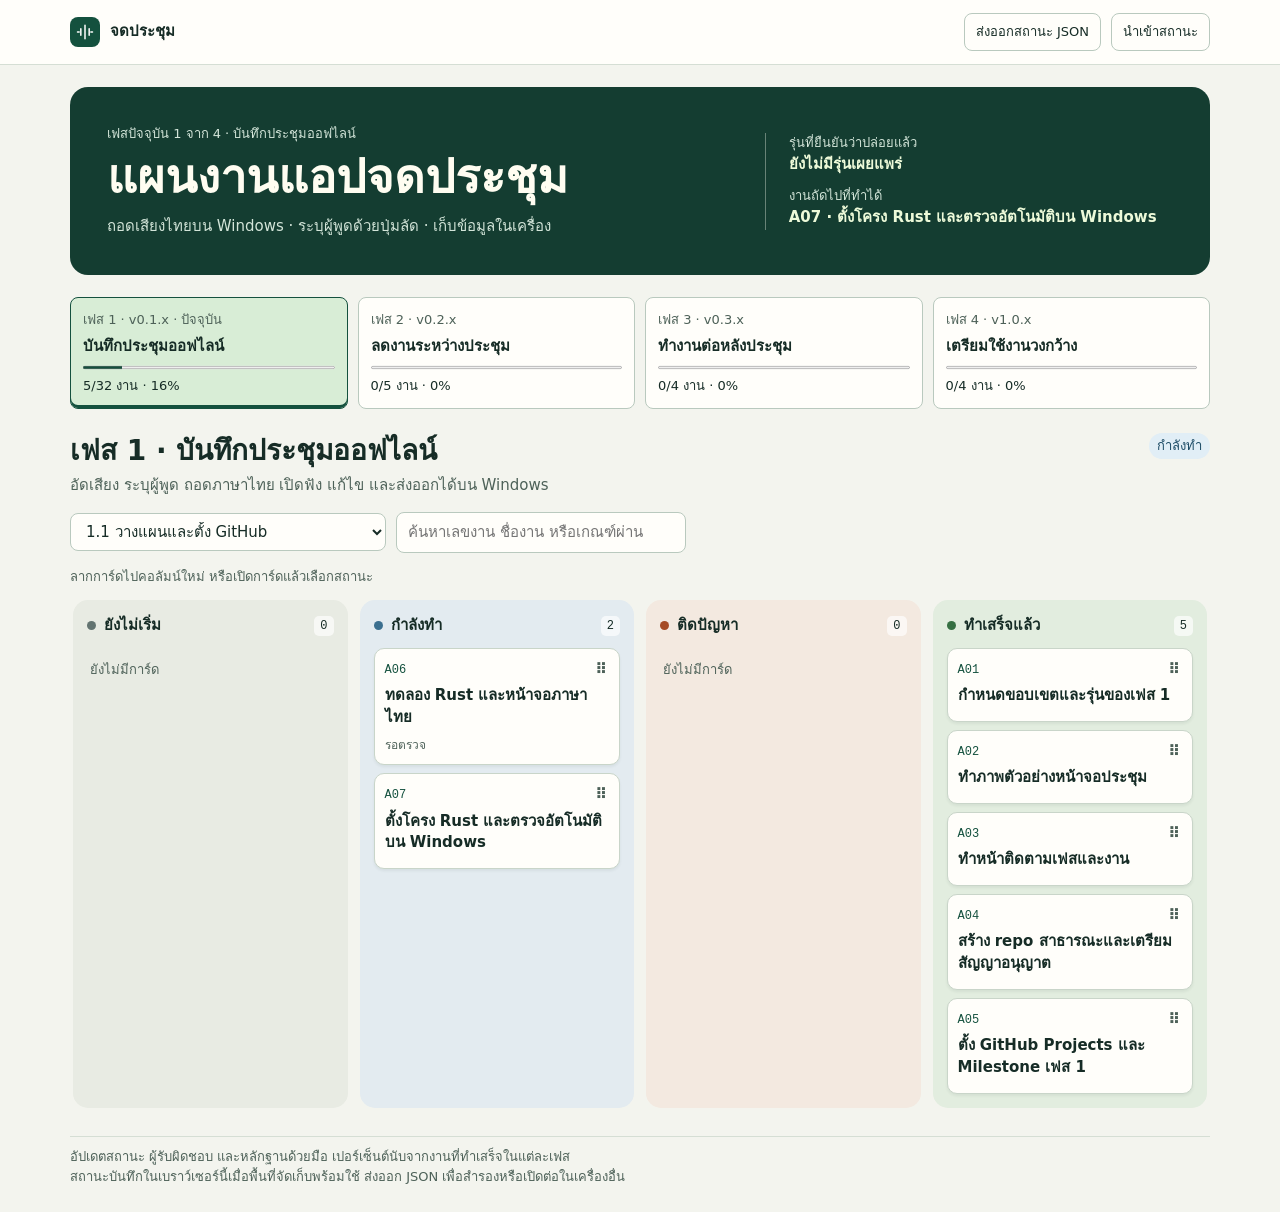
==== commit 4ad3e673: "Add amber console and offline Windows recorder" ====
--- a/project-tracker.html
+++ b/project-tracker.html
@@ -308,9 +308,13 @@
     A03: { status: "done", note: "มีไฟล์แผนงานฉบับนี้" },
     A04: { status: "done", note: "เปิด repo สาธารณะ เชื่อม origin/main และเผยแพร่ซอร์สเริ่มต้นพร้อม MIT แล้ว", link: "https://github.com/PhoorinNickphong/project-meeting/issues/4" },
     A05: { status: "done", note: "เปิด Milestone เฟส 1 และนำ Issues ทั้ง 32 รายการเข้า GitHub Projects แล้ว", link: "https://github.com/users/PhoorinNickphong/projects/1" },
-    A06: { status: "todo", note: "ทำภาพแนวทางหน้าจอใหม่ 5 แบบให้เลือกก่อนเริ่มพัฒนาหน้าจอ", link: "https://github.com/PhoorinNickphong/project-meeting/issues/6" },
-    A07: { status: "active", note: "สร้างแพ็กเกจ Rust และ workflow สำหรับตรวจบน Windows แล้ว อยู่ระหว่างตรวจผล", link: "https://github.com/PhoorinNickphong/project-meeting/issues/7" },
-    B04: { status: "active", note: "เริ่มแกนบันทึกเวลาเปลี่ยนผู้พูดแล้ว การเชื่อมไมค์และปุ่มลัดเป็นงานที่เหลือ", link: "https://github.com/PhoorinNickphong/project-meeting/issues/11" }
+    A06: { status: "review", note: "เลือกคอนโซลสีอำพันและใช้งานบน Windows ผ่านหน้าต่าง Edge แล้ว ตรวจการแสดงชื่อภาษาไทยและปุ่มลัดจากการทดสอบอัตโนมัติแล้ว เหลือลองพิมพ์ไทยและใช้ไมค์จริง", link: "https://github.com/PhoorinNickphong/project-meeting/issues/6" },
+    A07: { status: "active", note: "ผ่าน format, lint, 2 tests และ build บน Windows ในเครื่องแล้ว GitHub Actions ยังติดปัญหาการเรียกเก็บเงินก่อนเริ่มทดสอบ", link: "https://github.com/PhoorinNickphong/project-meeting/issues/7" },
+    B01: { status: "active", note: "เลือกไมค์และดูระดับเสียงได้แล้ว ทดสอบผ่านใน Edge ด้วยไมค์จำลอง เหลือตรวจไมค์จริงและกรณีสิทธิ์ถูกปฏิเสธ", link: "https://github.com/PhoorinNickphong/project-meeting/issues/8" },
+    B02: { status: "active", note: "บันทึก WAV จากไมค์จำลองและตรวจไฟล์เสียงสังเคราะห์ 60 นาทีผ่าน เหลืออัดต่อเนื่องจากไมค์จริง", link: "https://github.com/PhoorinNickphong/project-meeting/issues/9" },
+    B04: { status: "active", note: "สลับผู้พูด 1–5 และปักเวลาสำคัญด้วย M ได้แล้ว ตรวจพบข้อมูลตำแหน่งเสียงในไฟล์หลังบันทึก", link: "https://github.com/PhoorinNickphong/project-meeting/issues/11" },
+    B06: { status: "active", note: "ทดสอบกู้ไฟล์หลังปิดโปรแกรมกลางทางแล้ว เหลือจำลองดิสก์เต็มและลองถอดไมค์จริง", link: "https://github.com/PhoorinNickphong/project-meeting/issues/13" },
+    B07: { status: "active", note: "ทดสอบคลิกเวลาที่ปักใน Edge และตรวจตำแหน่งต้น กลาง และท้ายไฟล์สังเคราะห์ 60 นาทีแล้ว เหลือตรวจผลกับการประชุมจริง", link: "https://github.com/PhoorinNickphong/project-meeting/issues/14" }
   };
   const fallback = { status: "todo", owner: "", link: "", note: "", updated: "" };
   let state = load();
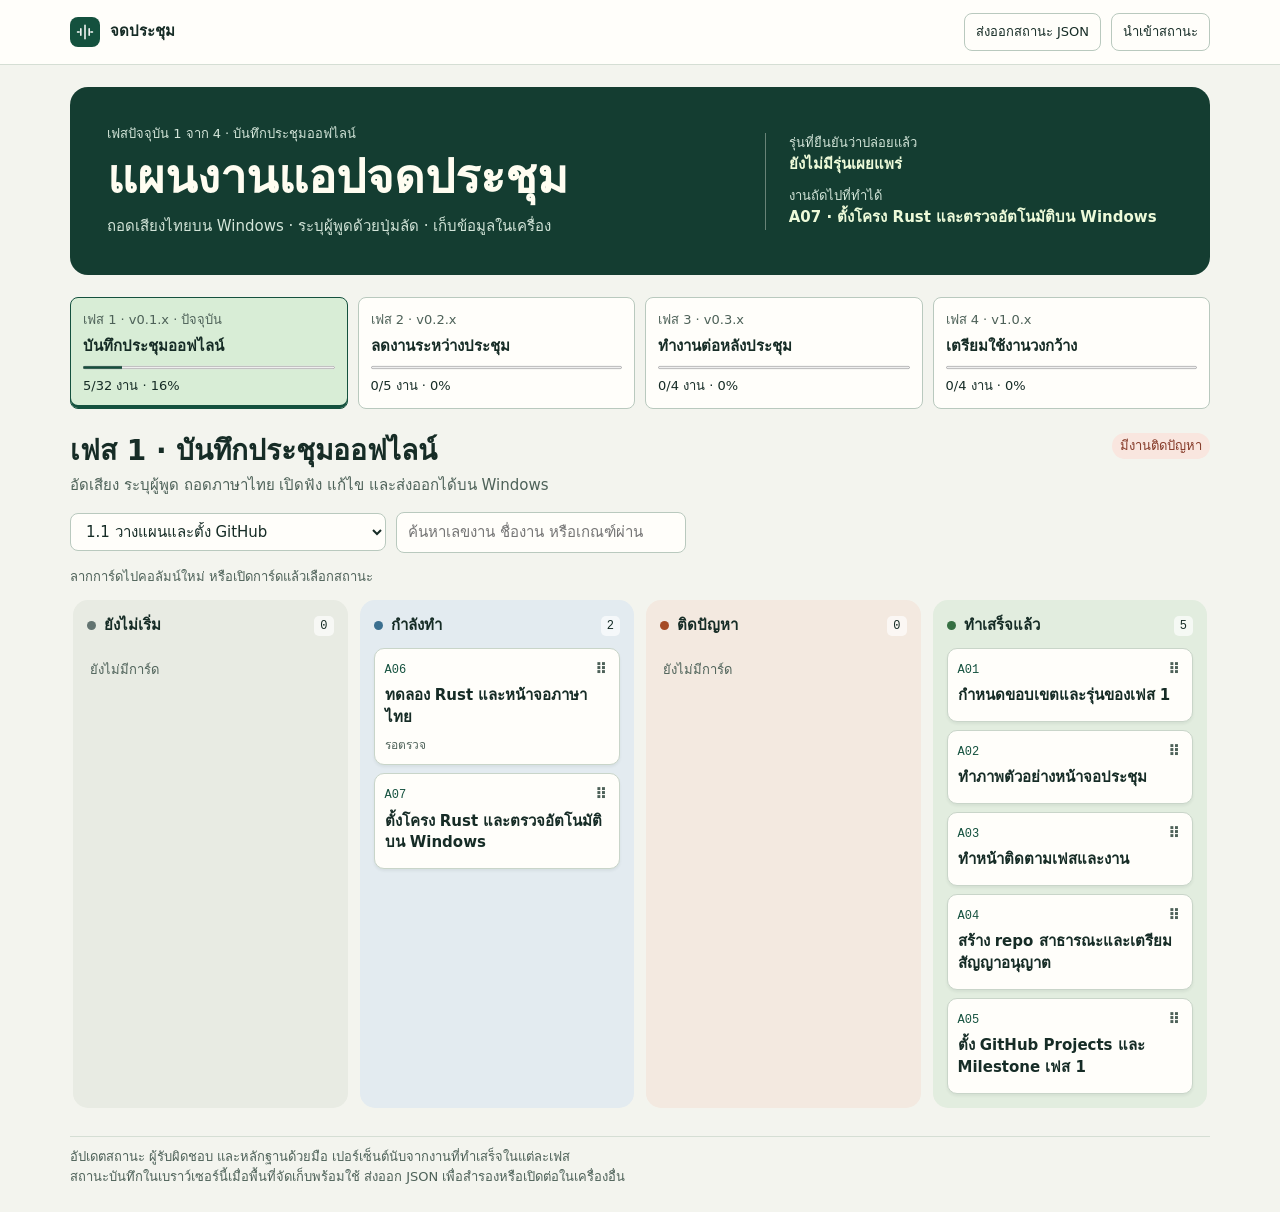
==== commit afd21156: "Record the recording lifecycle blocker in the phase board" ====
--- a/project-tracker.html
+++ b/project-tracker.html
@@ -313,7 +313,7 @@
     B01: { status: "active", note: "เลือกไมค์และดูระดับเสียงได้แล้ว ทดสอบผ่านใน Edge ด้วยไมค์จำลอง เหลือตรวจไมค์จริงและกรณีสิทธิ์ถูกปฏิเสธ", link: "https://github.com/PhoorinNickphong/project-meeting/issues/8" },
     B02: { status: "active", note: "บันทึก WAV จากไมค์จำลองและตรวจไฟล์เสียงสังเคราะห์ 60 นาทีผ่าน เหลืออัดต่อเนื่องจากไมค์จริง", link: "https://github.com/PhoorinNickphong/project-meeting/issues/9" },
     B04: { status: "active", note: "สลับผู้พูด 1–5 และปักเวลาสำคัญด้วย M ได้แล้ว ตรวจพบข้อมูลตำแหน่งเสียงในไฟล์หลังบันทึก", link: "https://github.com/PhoorinNickphong/project-meeting/issues/11" },
-    B06: { status: "active", note: "ทดสอบกู้ไฟล์หลังปิดโปรแกรมกลางทางแล้ว เหลือจำลองดิสก์เต็มและลองถอดไมค์จริง", link: "https://github.com/PhoorinNickphong/project-meeting/issues/13" },
+    B06: { status: "blocked", note: "ตรวจ PR #34: กู้ไฟล์หลังโปรแกรมปิดกลางทางผ่าน แต่เปิดสองหน้าต่างแล้วหน้าต่างที่สองกู้หรือออกจากแอปขณะหน้าต่างแรกอัดอยู่ได้ ยืนยันว่าไฟล์หยุดรับเสียง ต้องให้ Rust แยกการอัดที่ยังทำงานจากไฟล์ที่กู้ได้ และกันการปิดแอประหว่างอัด", link: "https://github.com/PhoorinNickphong/project-meeting/issues/13" },
     B07: { status: "active", note: "ทดสอบคลิกเวลาที่ปักใน Edge และตรวจตำแหน่งต้น กลาง และท้ายไฟล์สังเคราะห์ 60 นาทีแล้ว เหลือตรวจผลกับการประชุมจริง", link: "https://github.com/PhoorinNickphong/project-meeting/issues/14" }
   };
   const fallback = { status: "todo", owner: "", link: "", note: "", updated: "" };
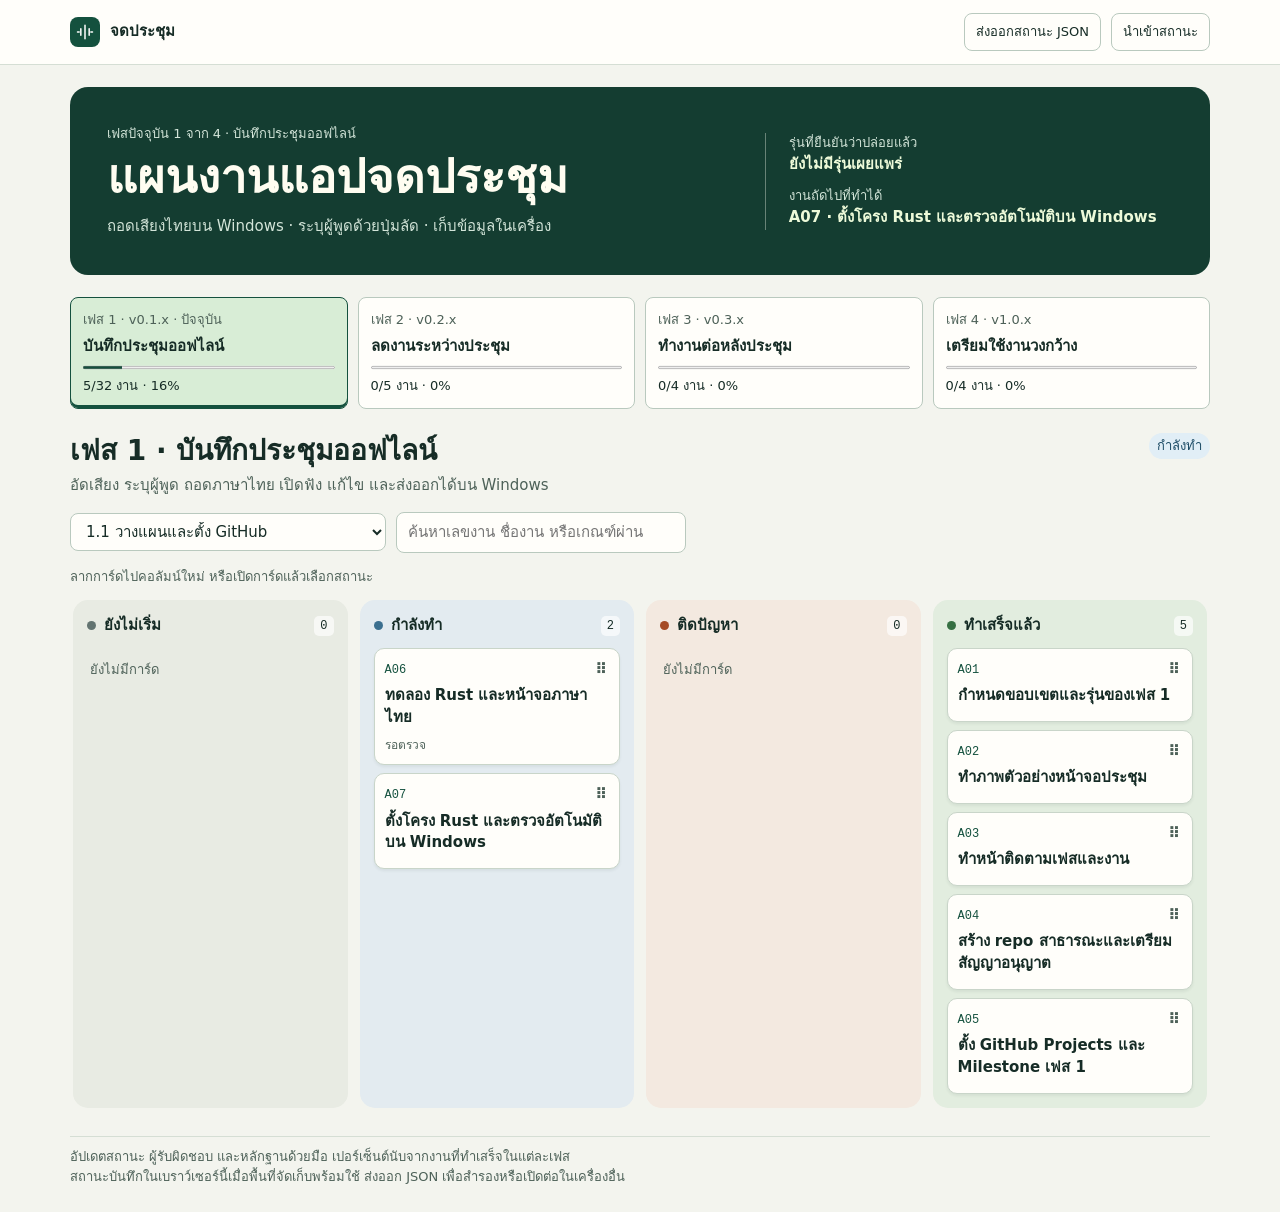
==== commit f73af203: "Protect live recordings across app windows" ====
--- a/project-tracker.html
+++ b/project-tracker.html
@@ -313,7 +313,7 @@
     B01: { status: "active", note: "เลือกไมค์และดูระดับเสียงได้แล้ว ทดสอบผ่านใน Edge ด้วยไมค์จำลอง เหลือตรวจไมค์จริงและกรณีสิทธิ์ถูกปฏิเสธ", link: "https://github.com/PhoorinNickphong/project-meeting/issues/8" },
     B02: { status: "active", note: "บันทึก WAV จากไมค์จำลองและตรวจไฟล์เสียงสังเคราะห์ 60 นาทีผ่าน เหลืออัดต่อเนื่องจากไมค์จริง", link: "https://github.com/PhoorinNickphong/project-meeting/issues/9" },
     B04: { status: "active", note: "สลับผู้พูด 1–5 และปักเวลาสำคัญด้วย M ได้แล้ว ตรวจพบข้อมูลตำแหน่งเสียงในไฟล์หลังบันทึก", link: "https://github.com/PhoorinNickphong/project-meeting/issues/11" },
-    B06: { status: "blocked", note: "ตรวจ PR #34: กู้ไฟล์หลังโปรแกรมปิดกลางทางผ่าน แต่เปิดสองหน้าต่างแล้วหน้าต่างที่สองกู้หรือออกจากแอปขณะหน้าต่างแรกอัดอยู่ได้ ยืนยันว่าไฟล์หยุดรับเสียง ต้องให้ Rust แยกการอัดที่ยังทำงานจากไฟล์ที่กู้ได้ และกันการปิดแอประหว่างอัด", link: "https://github.com/PhoorinNickphong/project-meeting/issues/13" },
+    B06: { status: "active", note: "PR #34 ผ่านการทดสอบ Edge สองหน้าต่างด้วยไมค์จำลอง หน้าต่างที่สองกู้ไฟล์หรือสั่งออกจากแอปไม่ได้ระหว่างอัด และกู้ WAV ได้หลังปิดหน้าต่างที่อัดหรือโปรแกรมปิดกลางทาง เหลือทดสอบไมค์จริงหลุด ดิสก์เต็ม และเขียนเสียงไม่ทัน", link: "https://github.com/PhoorinNickphong/project-meeting/issues/13" },
     B07: { status: "active", note: "ทดสอบคลิกเวลาที่ปักใน Edge และตรวจตำแหน่งต้น กลาง และท้ายไฟล์สังเคราะห์ 60 นาทีแล้ว เหลือตรวจผลกับการประชุมจริง", link: "https://github.com/PhoorinNickphong/project-meeting/issues/14" }
   };
   const fallback = { status: "todo", owner: "", link: "", note: "", updated: "" };
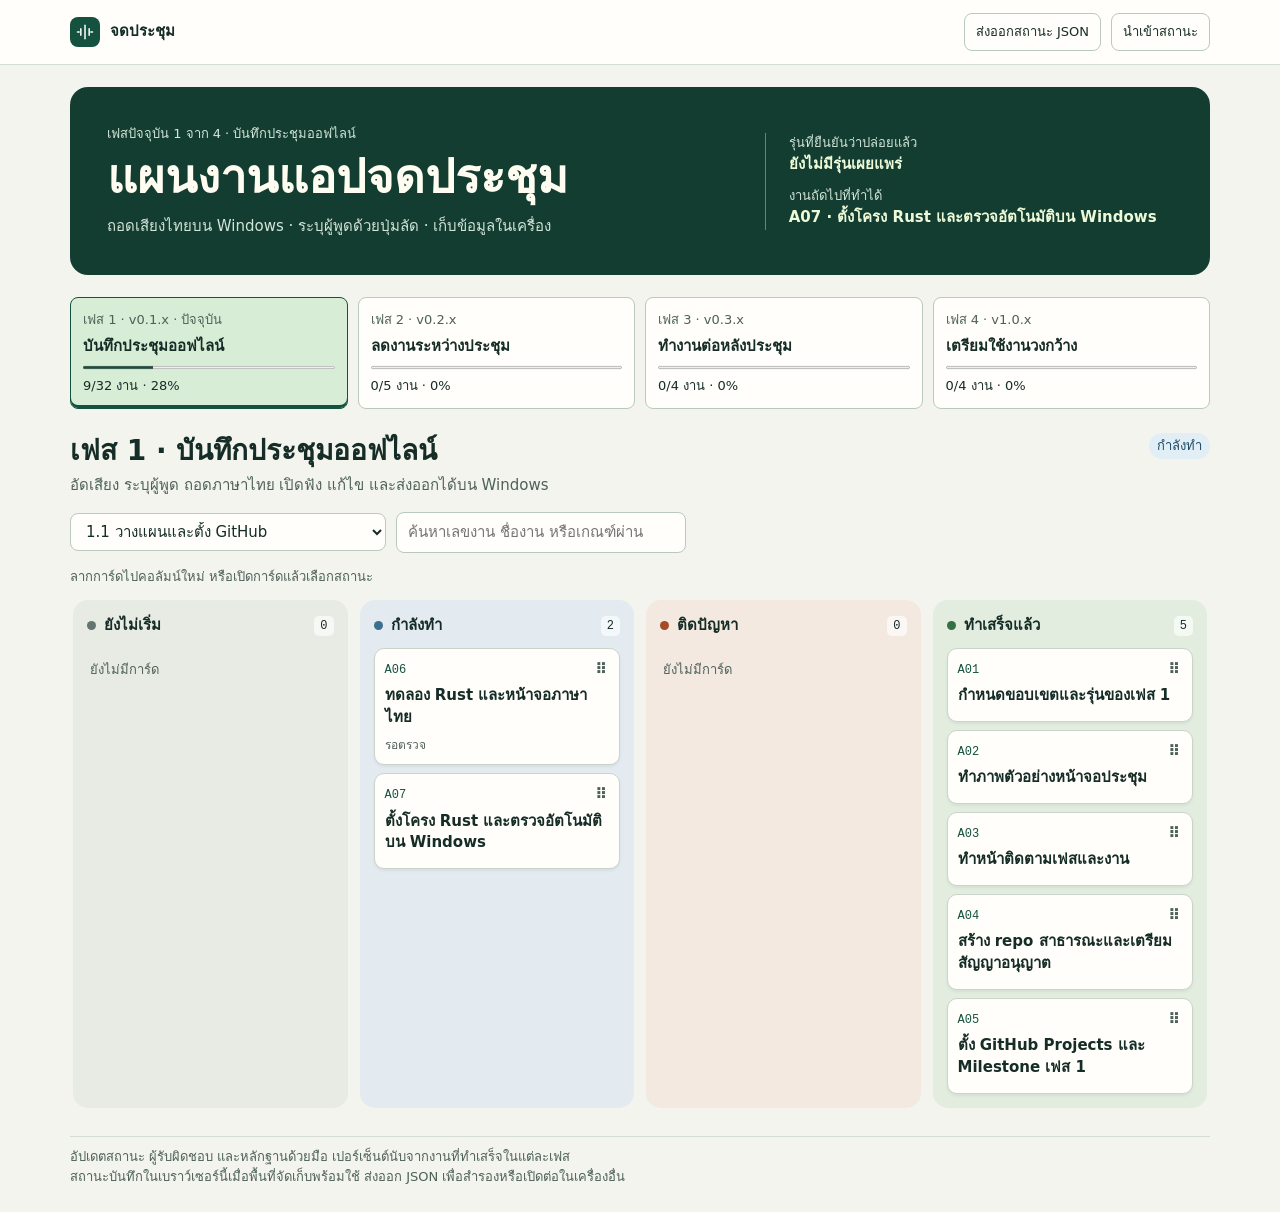
==== commit 1eefe98e: "Prepare Alpha 2 with offline Thai transcription and Windows icon" ====
--- a/project-tracker.html
+++ b/project-tracker.html
@@ -226,12 +226,12 @@
         ["B08", "ปล่อย ZIP ทดสอบ Alpha 1", "A05 B05 B07", "สร้าง Windows x64 ZIP พร้อมวิธีเปิดและรายการสิ่งที่อยากให้เพื่อนลอง", "ดาวน์โหลด pre-release จาก GitHub แล้วเปิดได้บนเครื่องทดสอบที่ไม่ได้ลง Rust"]
       ]],
       ["1.3 ถอดภาษาไทยบนเครื่อง · Alpha 2", [
-        ["C01", "ผูก whisper.cpp กับงานถอดเบื้องหลัง", "A07", "ประเมินวิธีเชื่อม Rust กับเอนจินและตรึงรุ่นที่ build ได้บน Windows", "build บนเครื่องเป้าหมายและถอด WAV ภาษาไทยตัวอย่างได้"],
-        ["C02", "เลือกไฟล์โมเดลและตรวจความพร้อม", "C01", "เริ่มจาก Whisper small หลายภาษา รองรับเลือกโมเดลที่เตรียมไว้ในเครื่องและแจ้งเมื่อไฟล์เปิดไม่ได้", "เมื่อปิดเน็ต แอปใช้ไฟล์ที่เตรียมไว้ได้ และไฟล์ผิดชนิดมีข้อความที่ผู้ใช้แก้ตามได้"],
-        ["C03", "จัดคิวงานถอดและบันทึกความคืบหน้า", "B02 B03 C02", "แยกคิวจากการอัด จัดการสถานะรอ กำลังถอด เสร็จ และผิดพลาด", "ถอดอยู่ขณะอัดได้ หยุดอัดแล้วทำต่อได้ และงานค้างเปิดกลับมาลองใหม่ได้โดยไม่เกิดช่วงซ้ำ"],
-        ["C04", "ผูกเวลาและป้ายผู้พูดกับข้อความ", "B04 C03", "แปลงเวลาในผลถอดให้ตรงกับไฟล์เสียงและกำหนดวิธีจัดการประโยคที่คร่อมจุดเปลี่ยน", "ทดสอบช่วงที่กดเปลี่ยนเร็ว กดช้า และไม่มีป้ายผู้พูด โดยฟังเทียบกับเสียง"],
+        ["C01", "ถอด WAV ด้วย OpenThai ONNX FP32", "A07", "เชื่อม OpenThai2.0-ASR-Streaming รุ่น FP32 กับ ONNX Runtime CPU จาก Rust บน Windows x64", "build และถอด WAV ภาษาไทยด้วยโมเดลจริงจากไฟล์ในเครื่องได้"],
+        ["C02", "เลือกโฟลเดอร์โมเดลและตรวจความพร้อม", "C01", "ตรวจไฟล์ ONNX FP32 ทั้งสี่ไฟล์และตำแหน่ง ONNX Runtime แล้วจำพาธที่เลือก", "พาธผิดหรือไฟล์ไม่ครบมีข้อความแจ้ง และเปิดใช้พาธที่บันทึกได้หลังเปิดแอปใหม่"],
+        ["C03", "ถอดหลังประชุมและบันทึกผล", "B02 B03 C02", "ถอดทีละการประชุมในเบื้องหลัง แสดงความคืบหน้าและบันทึกผลใน transcript.json", "ป้องกันเริ่มงานซ้ำและออกจากแอประหว่างงาน อ่านผลได้หลังเปิดใหม่"],
+        ["C04", "ผูกเวลาและป้ายผู้พูดกับข้อความ", "B04 C03", "ตัดเสียงที่จุดกดเปลี่ยนชื่อและช่วงพัก แสดงเวลาเริ่มช่วงตาม WAV ต้นฉบับ", "ตรวจชื่อที่กด 1–5 ช่วงไม่ระบุชื่อ และคลิกเวลาเพื่อเลื่อนไปตำแหน่งเดิมใน WAV"],
         ["C05", "ประเมินคุณภาพและความเร็วภาษาไทย", "C04", "ใช้เสียงตัวอย่างที่อนุญาตให้ใช้ เทียบระยะเวลาถอด ชื่อคน ศัพท์ และไทยสลับอังกฤษ", "มีผลวัดที่ระบุเครื่อง รุ่นโมเดล ตัวตั้งค่า และกรณีที่อ่านผิด พร้อมค่าแนะนำสำหรับรุ่นแรก"],
-        ["C06", "ปล่อย Alpha 2 สำหรับลองถอดออฟไลน์", "B08 C05", "เพิ่มคู่มือเตรียมโมเดลและข้อจำกัดด้านความเร็ว", "ดาวน์โหลด ZIP จาก pre-release และลองอัดพร้อมถอดในโหมดออฟไลน์ได้"]
+        ["C06", "ปล่อย Alpha 2 สำหรับลองถอดออฟไลน์", "B08 C05", "เผยแพร่ ZIP ตัวแอป Windows x64 และคู่มือดาวน์โหลดโมเดล OpenThai FP32 จาก iApp", "เพื่อนดาวน์โหลดชุดทดสอบและถอดเสียงออฟไลน์ได้บน Windows อีกเครื่อง"]
       ]],
       ["1.4 ตรวจทาน ส่งออก และติดตั้ง · Beta 1", [
         ["D01", "เปิดรายการประชุมย้อนหลัง", "B03 C04", "เรียงตามเวลา แสดงชื่อและสถานะของแต่ละการประชุม เปิดจากข้อมูลในเครื่อง", "ปิดแล้วเปิดใหม่และเข้าถึงไฟล์ย้อนหลังได้ หากเสียงหายมีข้อความอธิบาย"],
@@ -309,12 +309,18 @@
     A04: { status: "done", note: "เปิด repo สาธารณะ เชื่อม origin/main และเผยแพร่ซอร์สเริ่มต้นพร้อม MIT แล้ว", link: "https://github.com/PhoorinNickphong/project-meeting/issues/4" },
     A05: { status: "done", note: "เปิด Milestone เฟส 1 และนำ Issues ทั้ง 32 รายการเข้า GitHub Projects แล้ว", link: "https://github.com/users/PhoorinNickphong/projects/1" },
     A06: { status: "review", note: "เลือกคอนโซลสีอำพันและใช้งานบน Windows ผ่านหน้าต่าง Edge แล้ว ตรวจการแสดงชื่อภาษาไทยและปุ่มลัดจากการทดสอบอัตโนมัติแล้ว เหลือลองพิมพ์ไทยและใช้ไมค์จริง", link: "https://github.com/PhoorinNickphong/project-meeting/issues/6" },
-    A07: { status: "active", note: "ผ่าน format, lint, 2 tests และ build บน Windows ในเครื่องแล้ว GitHub Actions ยังติดปัญหาการเรียกเก็บเงินก่อนเริ่มทดสอบ", link: "https://github.com/PhoorinNickphong/project-meeting/issues/7" },
+    A07: { status: "active", note: "Alpha 2 ผ่าน format, lint, เทสต์ Rust 7 รายการ และ release build บน Windows แล้ว รอผล GitHub Actions ของรุ่นนี้", link: "https://github.com/PhoorinNickphong/project-meeting/issues/7" },
     B01: { status: "active", note: "เลือกไมค์และดูระดับเสียงได้แล้ว ทดสอบผ่านใน Edge ด้วยไมค์จำลอง เหลือตรวจไมค์จริงและกรณีสิทธิ์ถูกปฏิเสธ", link: "https://github.com/PhoorinNickphong/project-meeting/issues/8" },
     B02: { status: "active", note: "บันทึก WAV จากไมค์จำลองและตรวจไฟล์เสียงสังเคราะห์ 60 นาทีผ่าน เหลืออัดต่อเนื่องจากไมค์จริง", link: "https://github.com/PhoorinNickphong/project-meeting/issues/9" },
     B04: { status: "active", note: "สลับผู้พูด 1–5 และปักเวลาสำคัญด้วย M ได้แล้ว ตรวจพบข้อมูลตำแหน่งเสียงในไฟล์หลังบันทึก", link: "https://github.com/PhoorinNickphong/project-meeting/issues/11" },
-    B06: { status: "active", note: "PR #34 ผ่านการทดสอบ Edge สองหน้าต่างด้วยไมค์จำลอง หน้าต่างที่สองกู้ไฟล์หรือสั่งออกจากแอปไม่ได้ระหว่างอัด และกู้ WAV ได้หลังปิดหน้าต่างที่อัดหรือโปรแกรมปิดกลางทาง เหลือทดสอบไมค์จริงหลุด ดิสก์เต็ม และเขียนเสียงไม่ทัน", link: "https://github.com/PhoorinNickphong/project-meeting/issues/13" },
-    B07: { status: "active", note: "ทดสอบคลิกเวลาที่ปักใน Edge และตรวจตำแหน่งต้น กลาง และท้ายไฟล์สังเคราะห์ 60 นาทีแล้ว เหลือตรวจผลกับการประชุมจริง", link: "https://github.com/PhoorinNickphong/project-meeting/issues/14" }
+    B06: { status: "review", note: "ผ่านการทดสอบจำลองไมค์หลุด ดิสก์เต็ม และคิวเขียนเสียงช้าใน Edge บน Windows ทั้งสามกรณีแจ้งสาเหตุพร้อมเวลาที่เก็บเสียงได้และเปิด WAV เดิมได้ เทสต์ Rust จำลองเขียนบางส่วนแล้วดิสก์เต็มผ่าน และทดสอบกู้ไฟล์สองหน้าต่างซ้ำผ่าน เหลือตรวจถอดไมค์จริงและทดสอบกับพื้นที่จัดเก็บที่เต็มจริง", link: "https://github.com/PhoorinNickphong/project-meeting/issues/13" },
+    B07: { status: "active", note: "ทดสอบคลิกเวลาที่ปักใน Edge และตรวจตำแหน่งต้น กลาง และท้ายไฟล์สังเคราะห์ 60 นาทีแล้ว เหลือตรวจผลกับการประชุมจริง", link: "https://github.com/PhoorinNickphong/project-meeting/issues/14" },
+    C01: { status: "done", updated: "2026-11-26", note: "build บน Windows x64 และถอดเสียงภาษาไทยด้วย OpenThai ONNX FP32 และ ONNX Runtime CPU 1.24.4 จากไฟล์บนเครื่องแล้ว ทดสอบผ่าน Edge ที่ใช้การเชื่อมต่อภายในเครื่อง" },
+    C02: { status: "done", updated: "2026-11-26", note: "ทดสอบแจ้งเมื่อเลือกโฟลเดอร์ที่ไฟล์ไม่ครบ ตั้งพาธผ่านหน้าแอป และเปิดโปรแกรมใหม่แล้วยังใช้พาธเดิมได้" },
+    C03: { status: "done", updated: "2026-11-26", note: "ทดสอบการกดซ้ำ งานอีกการประชุม และการออกระหว่างถอด ผลบันทึกใน transcript.json และเปิดขึ้นใหม่ได้ WAV ที่มีแต่ความเงียบไม่มีข้อความ" },
+    C04: { status: "done", updated: "2026-11-26", note: "ทดสอบ WAV 48 kHz ด้วยเสียงภาษาไทยสองคลิป ออกผลหกช่วงตามป้ายผู้พูด 1–5 และช่วงไม่ระบุชื่อ คลิกเวลาแล้วตำแหน่ง WAV ตรงตามเฟรมต้นฉบับ" },
+    C05: { status: "review", updated: "2026-11-26", note: "ทดสอบเสียงสาธารณะบน Windows แล้ว คำว่า ‘กะทันหัน’ ถอดเป็น ‘กระตันหัน’ เหลือวัดคุณภาพและความเร็วจากการประชุมจริงที่ยาวขึ้น รวมถึงชื่อคน ศัพท์เฉพาะ และภาษาไทยสลับอังกฤษ" },
+    C06: { status: "review", updated: "2026-11-27", note: "ZIP ตัวแอป Windows x64 ขนาด 7.05 MB มีไอคอนใหม่ ONNX Runtime และคู่มือภาษาไทย โมเดล FP32 ดาวน์โหลดแยกจาก iApp ทดสอบแตก ZIP แล้ววางโมเดลแยกตามคู่มือ แอปพบโมเดลอัตโนมัติ ถอด WAV 48 kHz ยาว 26.8 วินาที ได้ 6 ช่วงพร้อมชื่อและเวลา เปิดผลเดิมหลังเริ่มแอปใหม่ได้ รอผลจาก Windows อีกเครื่อง", link: "https://github.com/PhoorinNickphong/project-meeting/releases" }
   };
   const fallback = { status: "todo", owner: "", link: "", note: "", updated: "" };
   let state = load();
